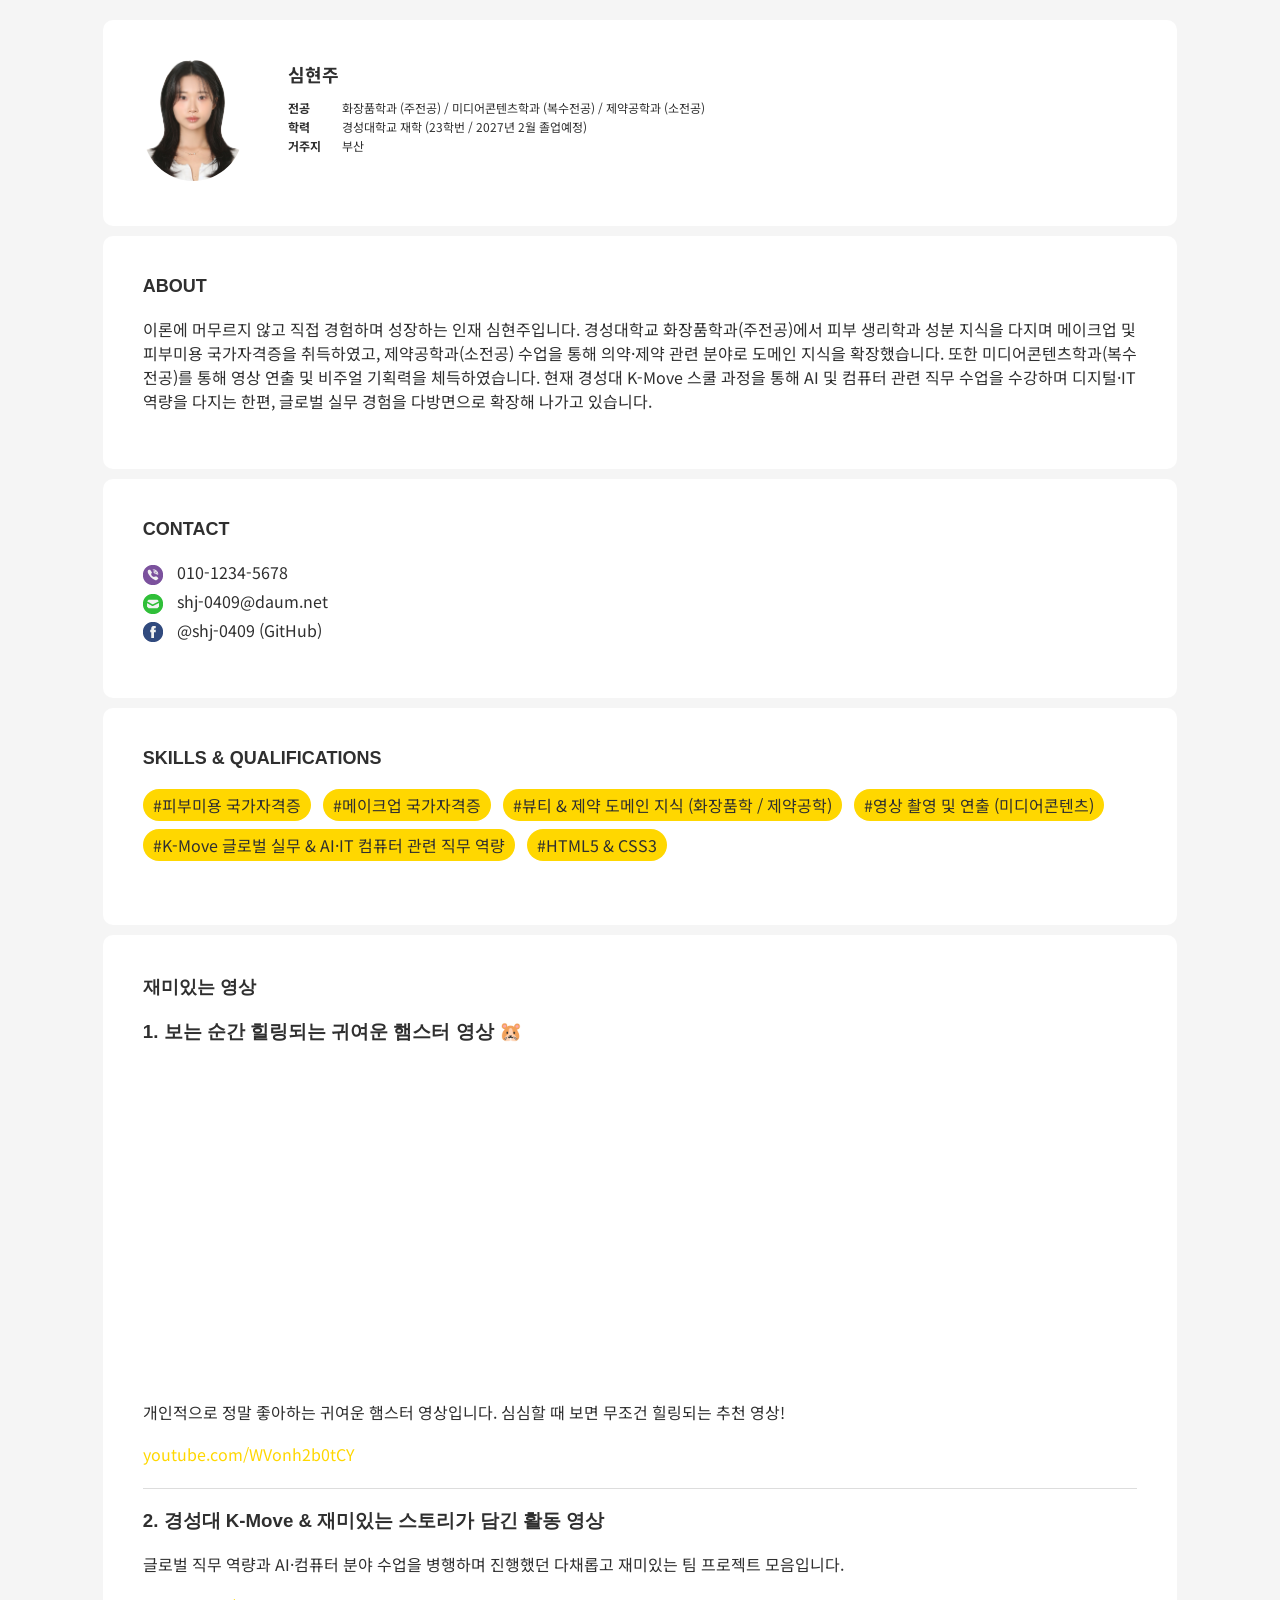
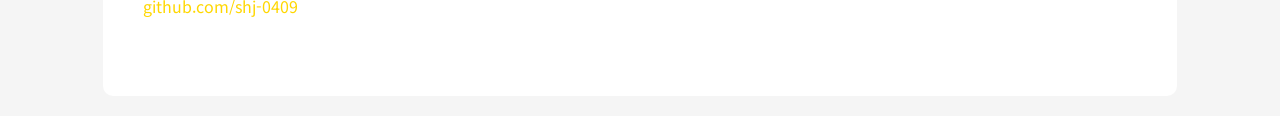
==== 0724/index.html @ 5e283f49 "Add files via upload" ====
<!DOCTYPE html>
<html lang="ko">
<head>
    <meta charset="UTF-8">
    <title>심현주의 이력서</title>
    <link rel="stylesheet" href="css/style.css">
</head>
<body>
    <div class="wrapper">
        <h1>심현주의 이력서</h1> 
    
        <section id="my_info">
            <h2>My info</h2> 
            <img src="hj.jpg" alt="심현주의 얼굴 사진" />
            <table>
                <tbody>
                    <tr id="myname">
                        <th>이름</th>
                        <td>심현주</td>
                    </tr>
                    <tr>
                        <th>전공</th>
                        <td>화장품학과 (주전공) / 미디어콘텐츠학과 (복수전공) / 제약공학과 (소전공)</td>
                    </tr>
                    <tr>
                        <th>학력</th>
                        <td>경성대학교 재학 (23학번 / 2027년 2월 졸업예정)</td>
                    </tr>
                    <tr>
                        <th>거주지</th>
                        <td>부산</td>
                    </tr>
                </tbody>
            </table>
        </section>
            
        <section id="about">
            <h2>About</h2>
            <p>이론에 머무르지 않고 직접 경험하며 성장하는 인재 심현주입니다. 경성대학교 화장품학과(주전공)에서 피부 생리학과 성분 지식을 다지며 메이크업 및 피부미용 국가자격증을 취득하였고, 제약공학과(소전공) 수업을 통해 의약·제약 관련 분야로 도메인 지식을 확장했습니다. 또한 미디어콘텐츠학과(복수전공)를 통해 영상 연출 및 비주얼 기획력을 체득하였습니다. 현재 경성대 K-Move 스쿨 과정을 통해 AI 및 컴퓨터 관련 직무 수업을 수강하며 디지털·IT 역량을 다지는 한편, 글로벌 실무 경험을 다방면으로 확장해 나가고 있습니다.</p>   
        </section>
        
        <section id="contact">
            <h2>Contact</h2>
            <ul>
                <li>
                    <a href="tel:01012345678">010-1234-5678</a>
                </li>
                <li>
                    <a href="mailto:shj-0409@daum.net" target="_blank">shj-0409@daum.net</a>
                </li>
                <li>
                    <a href="https://github.com/shj-0409" target="_blank">@shj-0409 (GitHub)</a>
                </li>
            </ul>   
        </section>
        
        <section id="skill">
            <h2>Skills & Qualifications</h2>
            <ol>
                <li>피부미용 국가자격증</li>
                <li>메이크업 국가자격증</li>
                <li>뷰티 & 제약 도메인 지식 (화장품학 / 제약공학)</li>
                <li>영상 촬영 및 연출 (미디어콘텐츠)</li>
                <li>K-Move 글로벌 실무 & AI·IT 컴퓨터 관련 직무 역량</li>
                <li>HTML5 & CSS3</li>
            </ol>
        </section>
        
        <section id="project">
            <h2>재미있는 영상</h2>
            <ol>
                <li>
                    <h3>1. 보는 순간 힐링되는 귀여운 햄스터 영상 🐹</h3>
                    <iframe width="100%" height="315" src="https://www.youtube.com/embed/WVonh2b0tCY" title="YouTube video player" frameborder="0" allow="accelerometer; autoplay; clipboard-write; encrypted-media; gyroscope; picture-in-picture" allowfullscreen></iframe>
                    <p>개인적으로 정말 좋아하는 귀여운 햄스터 영상입니다. 심심할 때 보면 무조건 힐링되는 추천 영상!</p>
                    <a href="https://youtu.be/WVonh2b0tCY" target="_blank">youtube.com/WVonh2b0tCY</a>
                </li>
                <li>
                    <h3>2. 경성대 K-Move & 재미있는 스토리가 담긴 활동 영상</h3>
                    <p>글로벌 직무 역량과 AI·컴퓨터 분야 수업을 병행하며 진행했던 다채롭고 재미있는 팀 프로젝트 모음입니다.</p>
                    <a href="https://github.com/shj-0409" target="_blank">github.com/shj-0409</a>
                </li>
            </ol>    
        </section>
    </div>
</body>
</html>
---- 0724/css/style.css ----
@charset "UTF-8";
@import url('https://fonts.googleapis.com/css2?family=Noto+Sans+KR&display=swap');

body {
    background-color: #f5f5f5;
    color: #2f2f2f;
    font-family: 'Noto Sans KR', sans-serif;
    font-size: 16px;
}

section {
    background-color: white;
    border-radius: 10px;
    padding: 40px;
    margin-bottom: 10px;
}

.wrapper {
    width: 85%;
    margin: 20px auto;
}

h1 {
    display: none;
}

h2, h3 {
    font-family: sans-serif;
}

h2 {
    margin: 0 0 20px 0;
    text-transform: uppercase;
    font-size: 18px;
}

#my_info h2 {
    display: none;
}

#my_info img {
    width: 100px;
    height: auto;
    border-radius: 50px;
    margin-right: 40px;
} 

table {
    display: inline-block;
    border-collapse: collapse;
    border-spacing: 0;
    vertical-align: top;
}

th {
    text-align: left;
    padding-right: 20px;
}

th, td {
    font-size: 12px;
}

#myname th {
    display: none;
}

#myname td {
    display: block;
    font-size: 18px;
    font-weight: bold;
    margin-bottom: 10px;
}

a {
    color: inherit;
    text-decoration: none;
}

a:hover {
    text-decoration: underline;
    color: gold;
}

ul {
    list-style: none;
    padding: 0;
}

ul li {
    margin-bottom: 4px;
}

ul li::before {
    display: inline-block;
    width: 20px;
    height: 20px;
    vertical-align: middle;
    margin-right: 10px;
}

ul li:nth-child(1)::before {
    content: url('../images/ico_mobile.png');
}
ul li:nth-child(2)::before {
    content: url('../images/ico_email.png');
}
ul li:nth-child(3)::before {
    content: url('../images/ico_facebook.png');
}
ul li:nth-child(4)::before {
    content: url('../images/ico_blog.png');
}

#skill ol {
    list-style: none;
    padding: 0;
}

#skill li {
    display: inline-block;
    background-color: gold;
    padding: 4px 10px;
    border-radius: 32px;
    margin: 0 8px 8px 0;
}

#skill li::before {
    content: "#";
}

#project ol {
    list-style: none;
    padding: 0;
}

#project li {
    border-bottom: 1px solid #ddd;
    padding-bottom: 20px;
}

#project li:last-child {
    border-bottom: none;
}

#project video {
    width: 100%;
}

#project a {
    color: gold;
    display: inline-block;
    border-radius: 4px;
    padding: 2px 8px 2px 0;
}

#project a:hover {
    background-color: #2f2f2f;
    text-decoration: none;
    padding: 2px 8px;
    transition: padding 0.2s;
}
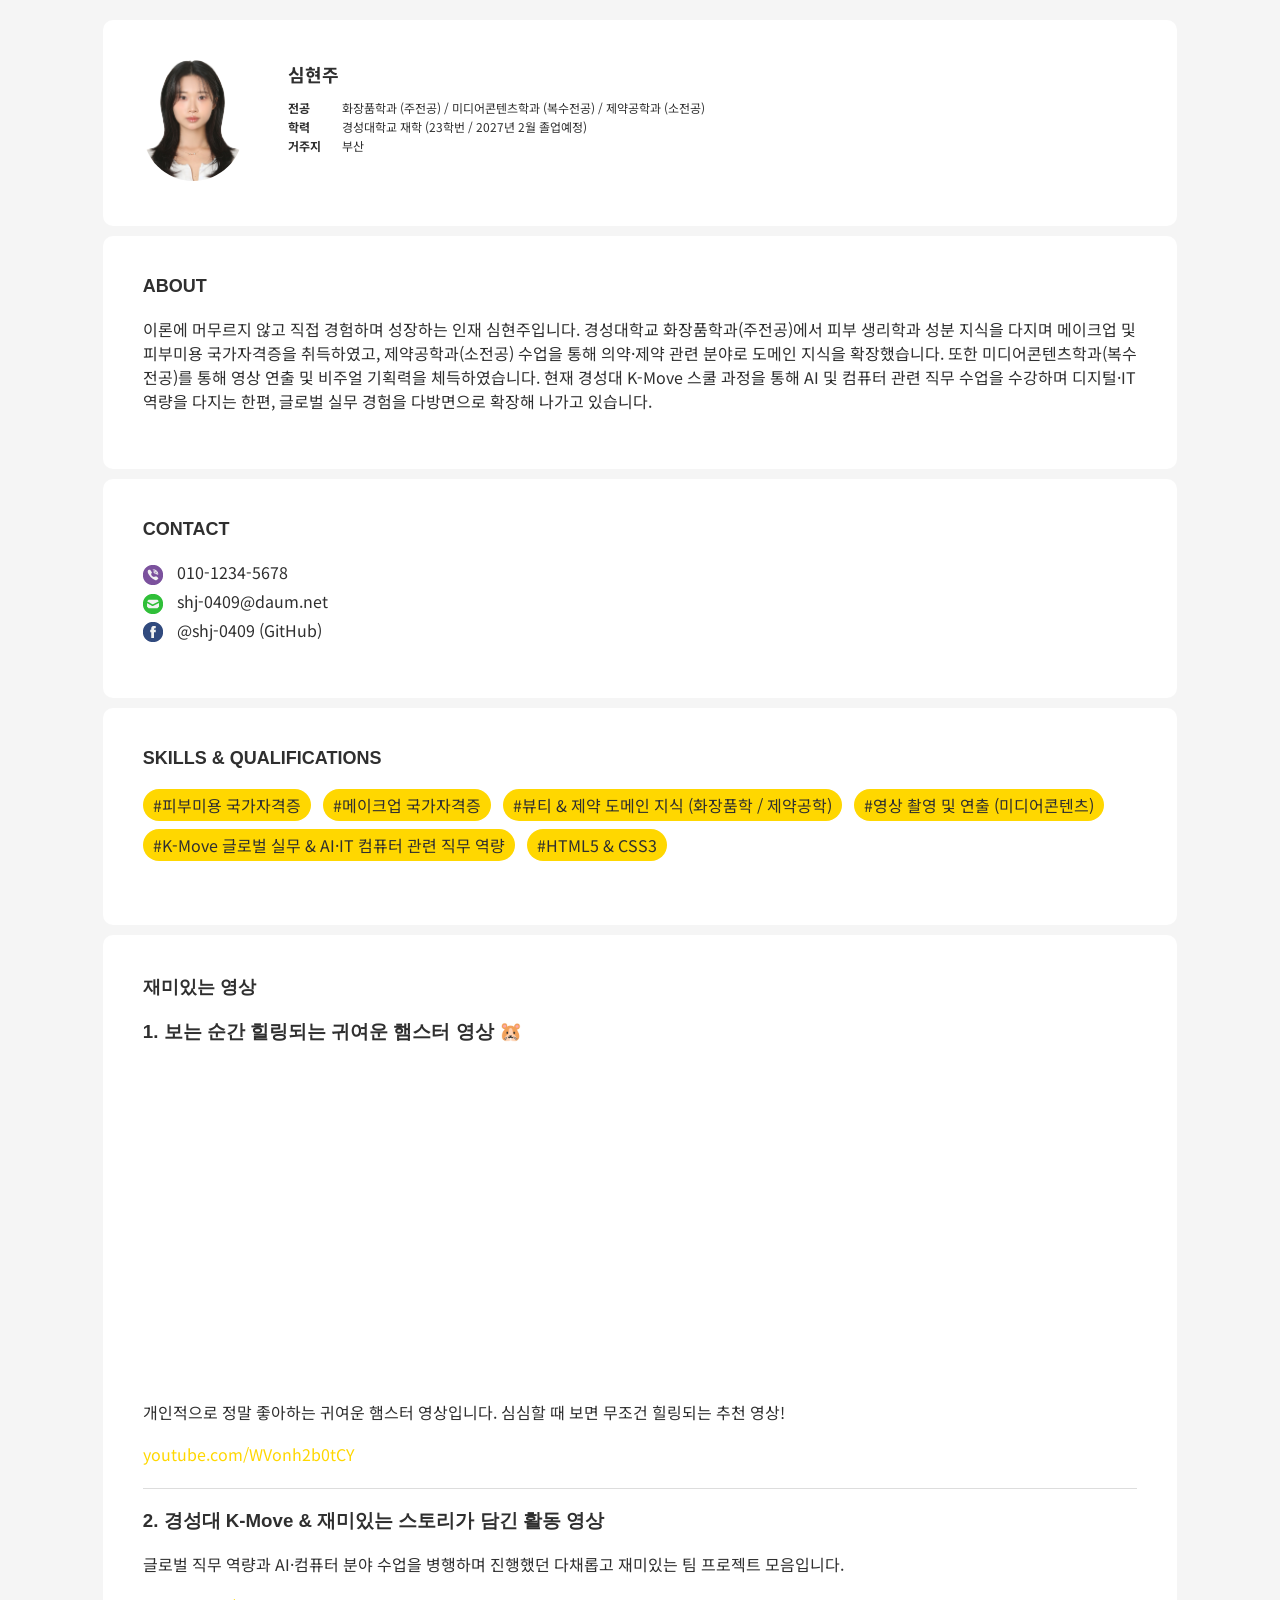
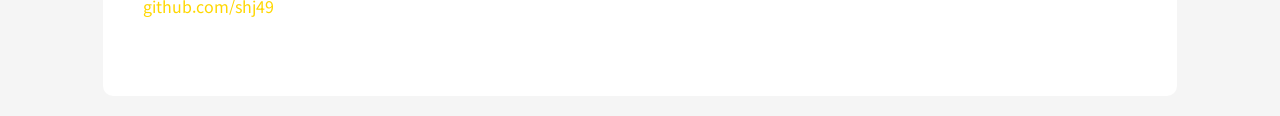
==== commit e44e0236: "Update index.html" ====
--- a/0724/index.html
+++ b/0724/index.html
@@ -78,10 +78,10 @@
                 <li>
                     <h3>2. 경성대 K-Move & 재미있는 스토리가 담긴 활동 영상</h3>
                     <p>글로벌 직무 역량과 AI·컴퓨터 분야 수업을 병행하며 진행했던 다채롭고 재미있는 팀 프로젝트 모음입니다.</p>
-                    <a href="https://github.com/shj-0409" target="_blank">github.com/shj-0409</a>
+                    <a href="https://github.com/shj-0409" target="_blank">github.com/shj49</a>
                 </li>
             </ol>    
         </section>
     </div>
 </body>
-</html>+</html>
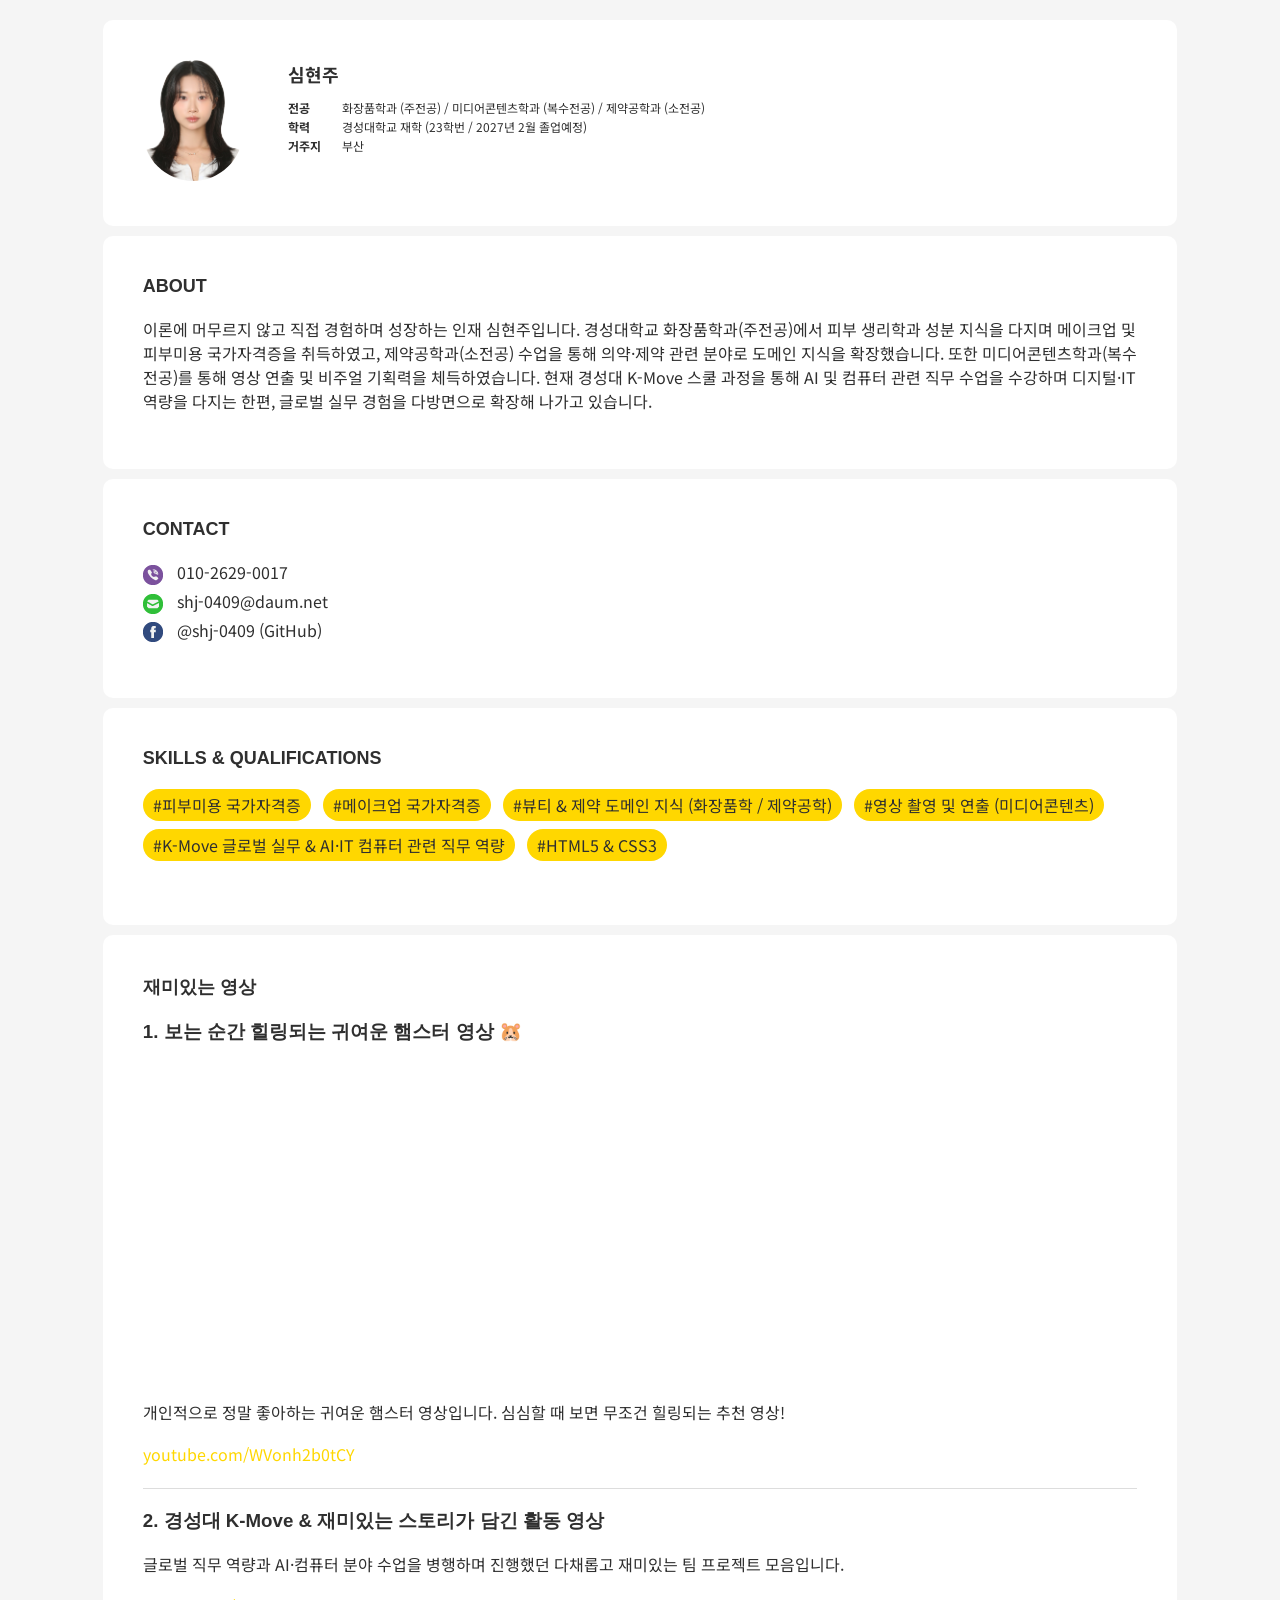
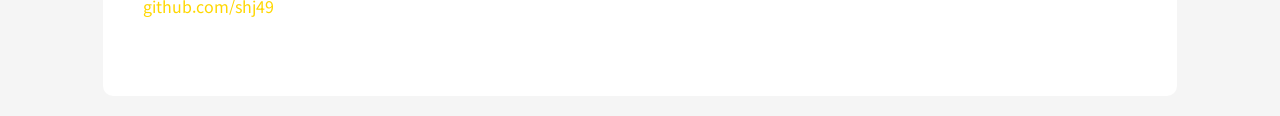
==== commit 1d0450eb: "Update contact phone number in index.html" ====
--- a/0724/index.html
+++ b/0724/index.html
@@ -43,7 +43,7 @@
             <h2>Contact</h2>
             <ul>
                 <li>
-                    <a href="tel:01012345678">010-1234-5678</a>
+                    <a href="tel:01012345678">010-2629-0017</a>
                 </li>
                 <li>
                     <a href="mailto:shj-0409@daum.net" target="_blank">shj-0409@daum.net</a>
@@ -78,7 +78,7 @@
                 <li>
                     <h3>2. 경성대 K-Move & 재미있는 스토리가 담긴 활동 영상</h3>
                     <p>글로벌 직무 역량과 AI·컴퓨터 분야 수업을 병행하며 진행했던 다채롭고 재미있는 팀 프로젝트 모음입니다.</p>
-                    <a href="https://github.com/shj-0409" target="_blank">github.com/shj49</a>
+                    <a href="https://github.com/shj49" target="_blank">github.com/shj49</a>
                 </li>
             </ol>    
         </section>
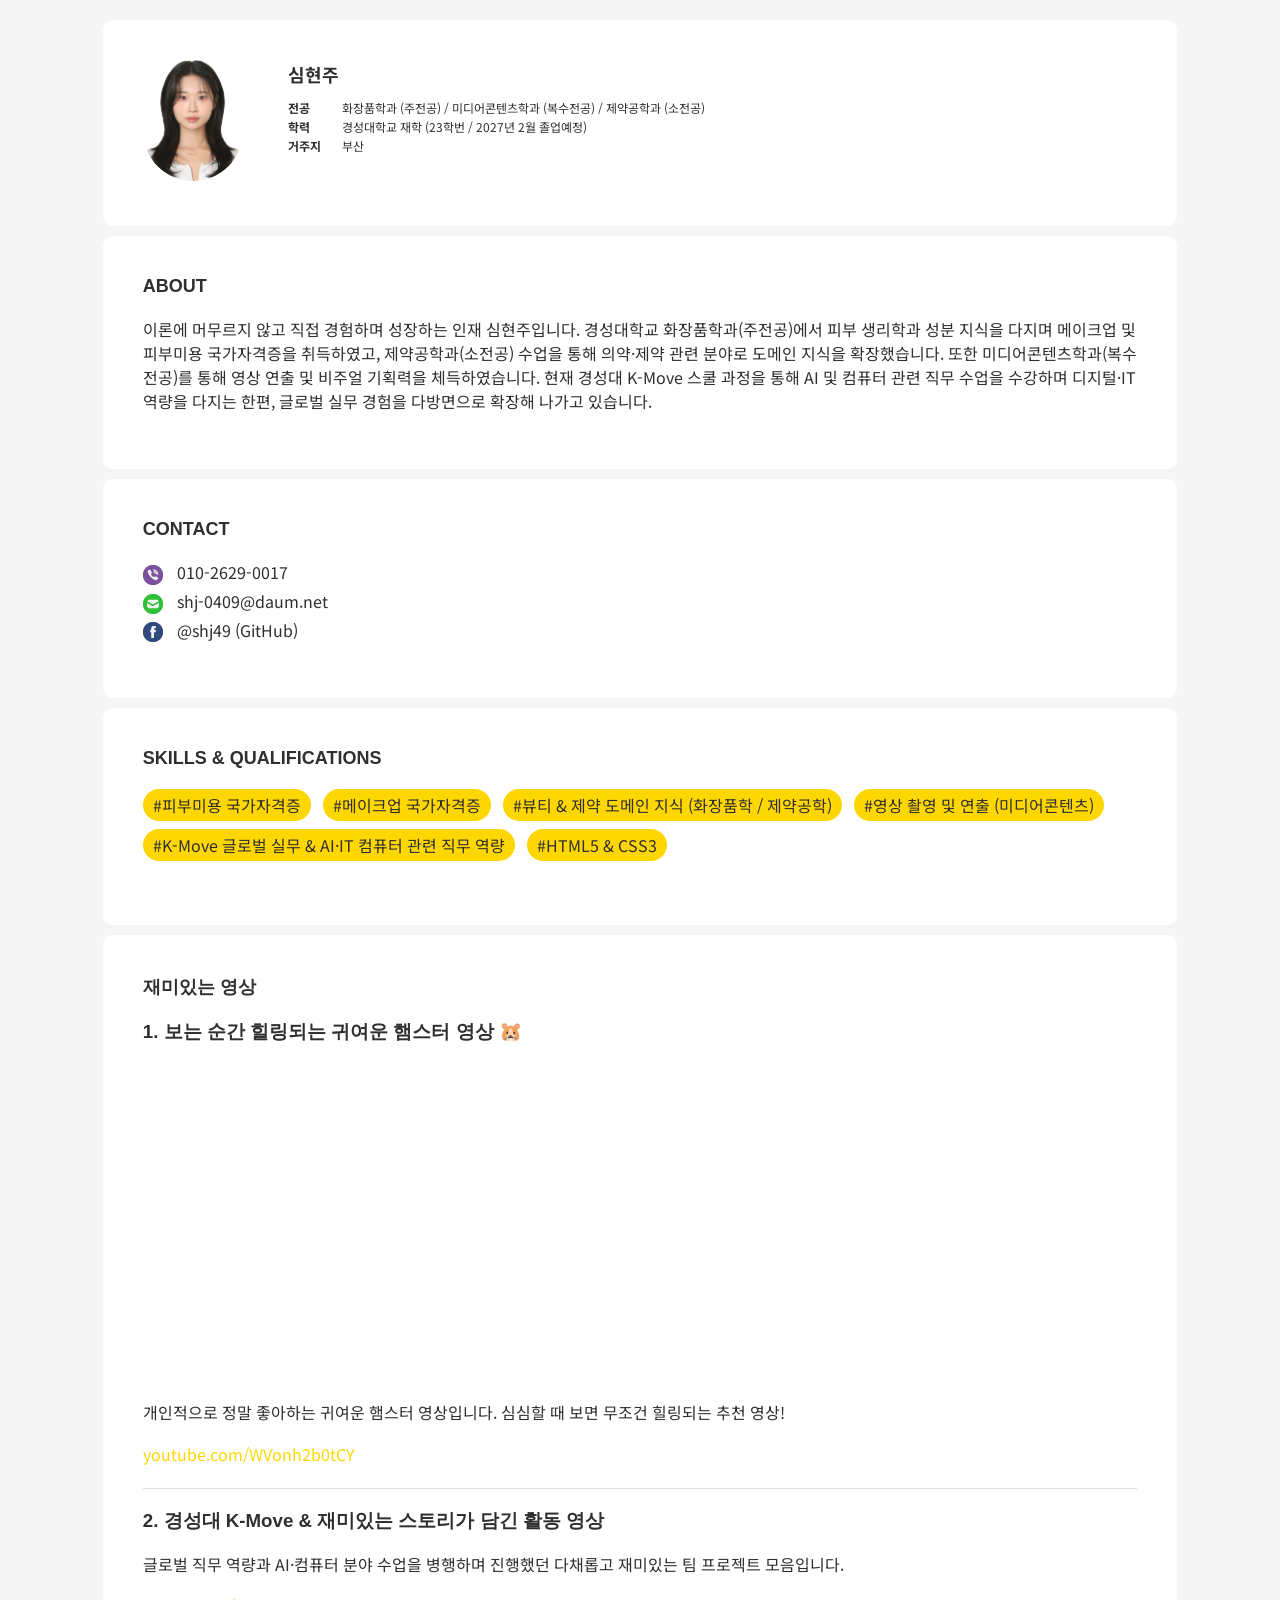
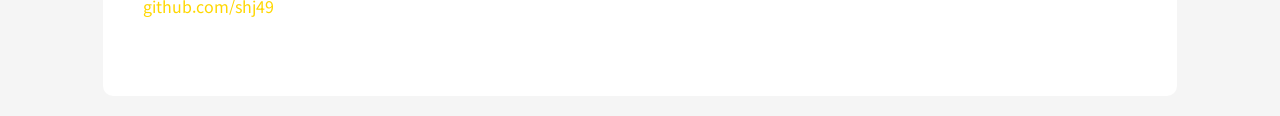
==== commit b6591c8d: "Update index.html" ====
--- a/0724/index.html
+++ b/0724/index.html
@@ -43,13 +43,13 @@
             <h2>Contact</h2>
             <ul>
                 <li>
-                    <a href="tel:01012345678">010-2629-0017</a>
+                    <a href="tel:01026290017">010-2629-0017</a>
                 </li>
                 <li>
                     <a href="mailto:shj-0409@daum.net" target="_blank">shj-0409@daum.net</a>
                 </li>
                 <li>
-                    <a href="https://github.com/shj-0409" target="_blank">@shj-0409 (GitHub)</a>
+                    <a href="https://github.com/shj49" target="_blank">@shj49 (GitHub)</a>
                 </li>
             </ul>   
         </section>
